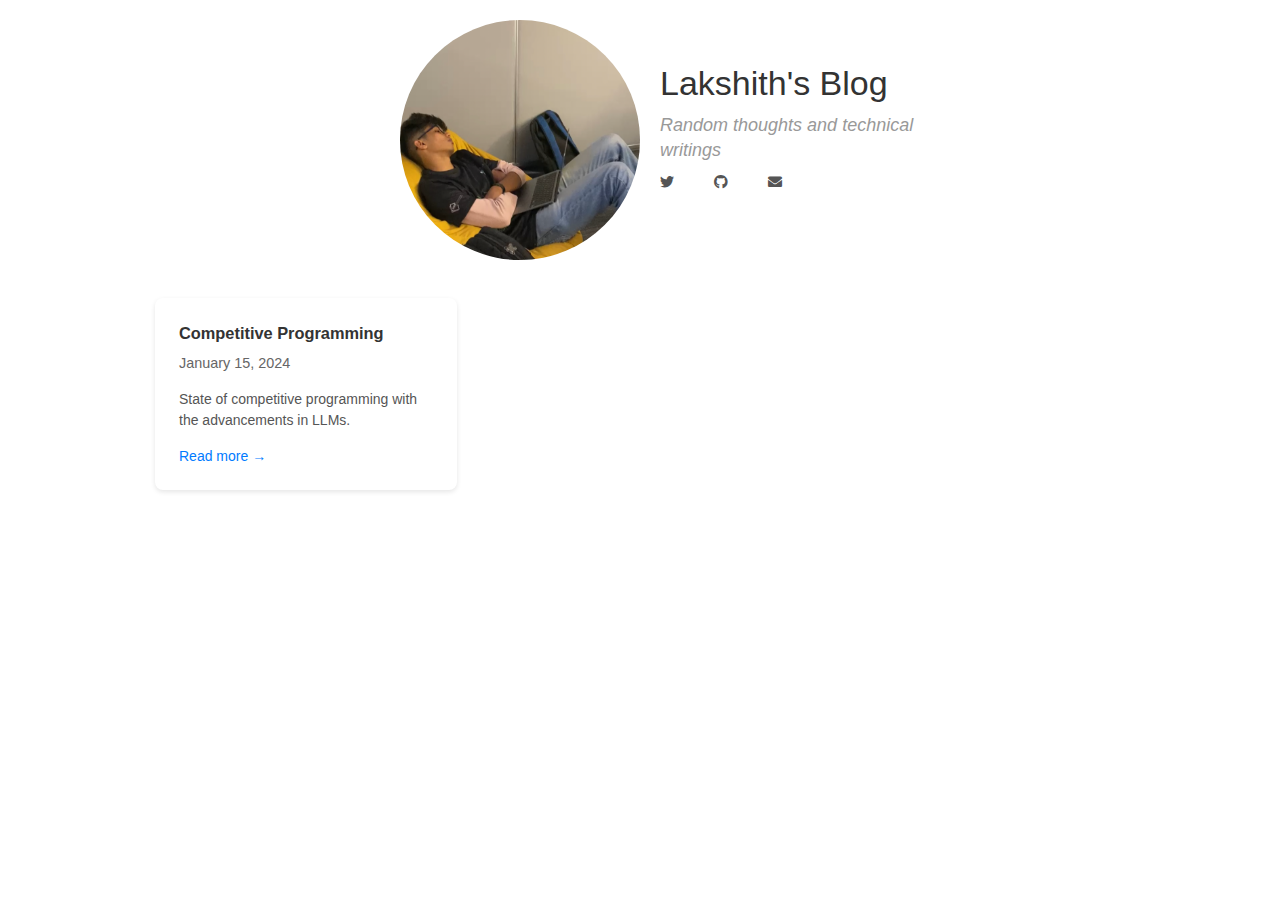
==== blog/index.html @ 2759fb8e "heh heh heh lots of shit" ====
<!DOCTYPE html>
<html lang="en">
    <head>
        <meta charset="UTF-8" />
        <meta name="viewport" content="width=device-width, initial-scale=1.0" />
        <title>Lakshith Nishshanke's Blog</title>
        <link rel="stylesheet" href="../styles.css" />
        <link
            rel="stylesheet"
            href="https://cdnjs.cloudflare.com/ajax/libs/font-awesome/5.15.3/css/all.min.css"
        />
        <link rel="icon" href="../dp.png" type="image/png" />
        <style>
            .blog-grid {
                display: grid;
                grid-template-columns: repeat(auto-fill, minmax(300px, 1fr));
                gap: 2rem;
                margin-top: 2rem;
            }

            .blog-card {
                background: #fff;
                border-radius: 8px;
                overflow: hidden;
                box-shadow: 0 2px 5px rgba(0, 0, 0, 0.1);
                transition: transform 0.2s ease;
            }

            .blog-card:hover {
                transform: translateY(-5px);
            }

            .blog-card .preview {
                padding: 1.5rem;
            }

            .blog-card h3 {
                margin: 0 0 0.5rem 0;
                color: #333;
            }

            .blog-card .date {
                color: #666;
                font-size: 0.9rem;
                margin-bottom: 1rem;
            }

            .blog-card p {
                color: #555;
                margin: 0;
                line-height: 1.5;
            }

            .blog-card a {
                text-decoration: none;
                color: inherit;
            }

            .blog-card .read-more {
                display: inline-block;
                margin-top: 1rem;
                color: #007bff;
                font-weight: 500;
            }
        </style>
    </head>
    <body>
        <div id="dhead" class="container">
            <div class="row">
                <div id="dpic">
                    <img src="../dp.png" class="ppic" />
                </div>
                <div id="ddesc">
                    <h1>Lakshith's Blog</h1>
                    <h2>Random thoughts and technical writings</h2>
                    <div id="dico">
                        <a href="https://x.com/luck_not_shit"
                            ><i class="fab fa-twitter iico"></i>
                        </a>
                        <a href="https://github.com/lakshith-403"
                            ><i class="fab fa-github iico"></i>
                        </a>
                        <a href="mailto:lakshith.k.nishshanke@gmail.com"
                            ><i class="fas fa-envelope iico" id="iemail"></i>
                        </a>
                    </div>
                </div>
            </div>
        </div>

        <div class="container">
            <div class="blog-grid">
                <div class="blog-card">
                    <a href="cp.html">
                        <div class="preview">
                            <h3>Competitive Programming</h3>
                            <div class="date">January 15, 2024</div>
                            <p>
                                State of competitive programming with the
                                advancements in LLMs.
                            </p>
                            <span class="read-more">Read more →</span>
                        </div>
                    </a>
                </div>
            </div>
        </div>
    </body>
</html>
---- styles.css ----
body {
    margin: 0;
    padding: 0;
    background-color: white;
    font-family: sans-serif;
    font-size: 14px;
    line-height: 1.4;
    color: #333;
}

/* Layout */
.container {
    margin-left: auto;
    margin-right: auto;
    padding-left: 15px;
    padding-right: 15px;
    margin-bottom: 40px;
}
@media (min-width: 992px) {
    .container {
        width: 970px;
    }
}
.row {
    display: grid;
    grid-template-columns: repeat(12, 1fr);
}

/* Props */
#dhead {
    margin-top: 20px;
    margin-bottom: 20px;
}
#dpic {
    grid-column: span 6;
    text-align: right;
}
#ddesc {
    padding-top: 40px;
    padding-left: 20px;
    grid-column: span 6;
}
@media (max-width: 991px) {
    #dpic {
        grid-column: span 12;
        text-align: center;
    }
    #ddesc {
        grid-column: span 12;
        padding-top: 20px;
        text-align: center;
    }
}
h1 {
    font-size: 34px;
    font-weight: normal;
    padding: 0;
    margin: 0;
}
h2 {
    font-weight: normal;
    font-style: italic;
    color: #999;
    font-size: 18px;
    padding: 0;
    margin: 5px 0 10px 0;
}
@media (min-width: 992px) {
    h2 {
        max-width: 300px;
    }
}
#dpic img {
    width: 240px;
    height: 240px;
    border-radius: 120px;
}
.iico {
    width: 50px;
    height: 50px;
    color: #555;
}

#dico a {
    text-decoration: none;
}

#demail {
    margin-top: 10px;
    color: #555;
    opacity: 0;
    transition: opacity 0.7s;
}
hr {
    height: 1px;
    background-image: -webkit-linear-gradient(
        left,
        rgba(0, 0, 0, 0),
        rgba(0, 0, 0, 0.75),
        rgba(0, 0, 0, 0)
    );
    background-image: -moz-linear-gradient(
        left,
        rgba(0, 0, 0, 0),
        rgba(0, 0, 0, 0.75),
        rgba(0, 0, 0, 0)
    );
    background-image: -ms-linear-gradient(
        left,
        rgba(0, 0, 0, 0),
        rgba(0, 0, 0, 0.75),
        rgba(0, 0, 0, 0)
    );
    background-image: -o-linear-gradient(
        left,
        rgba(0, 0, 0, 0),
        rgba(0, 0, 0, 0.75),
        rgba(0, 0, 0, 0)
    );
    padding: 0;
    margin: 20px 0px 20px 0px;
    border: 0;
}
.ico {
    grid-column: span 1;
    vertical-align: top;
    border-left: 2px solid #cfcfcf;
    position: relative;
}
.ico i {
    border-radius: 5px;
    width: 100%;
    max-width: 80px;
    margin-left: 10px;
}
.desc {
    grid-column: span 10;
    vertical-align: top;
    padding-left: 20px;
    padding-bottom: 20px;
}
.entry {
}
.entry-dot {
    position: absolute;
    top: 0px;
    left: -8px;
    width: 10px;
    height: 10px;
    border-radius: 7px;
    background-color: #cfcfcf;
    border: 2px solid white;
}
.timespan {
    min-width: 53px;
    grid-column: span 1;
    font-size: 14px;
    text-align: right;
    padding-right: 5px;
    color: #bbb;
}
.hassets {
    position: relative;
}
@media (max-width: 991px) {
    .hassets {
        display: none;
    }
}
.hasset {
    position: absolute;
    margin: 0;
    padding: 0;
}
.ctitle {
    font-size: 36px;
    margin-bottom: 20px;
    margin-top: 40px;
}
#featured-talks .row {
    grid-column-gap: 10px;
    grid-row-gap: 10px;
    padding-bottom: 30px;
}
.card {
    grid-column: span 3;
    vertical-align: top;
    background-color: #eee;
    border: 1px solid #ddd;
    border-radius: 3px;
    padding: 5px;
    background-color: white;
    padding-bottom: 10px;
}
@media (max-width: 991px) {
    .card {
        grid-column: span 6;
    }
    #featured-talks .row {
        grid-column-gap: 5px;
        grid-row-gap: 5px;
    }
}
.card img {
    border-radius: 5px;
    width: 100%;
}
.cdesc {
    height: 30px;
    vertical-align: top;
    margin-bottom: 10px;
    font-size: 15px;
}
@media (max-width: 768px) {
    .cdesc {
        font-size: 14px;
        padding-bottom: 10px;
    }
}
#pet-projects .row {
    grid-column-gap: 10px;
    grid-row-gap: 10px;
}
.project {
    margin-bottom: 10px;
    padding-bottom: 10px;
    border-bottom: 1px solid #eee;
}
.pico {
    float: left;
    margin-right: 10px;
}
.pdesc {
}
.pend {
    clear: both;
}
.pico img {
    height: 80px;
    border-radius: 5px;
    border: 1px solid #999;
}
.pub {
    font-size: 14px;
    border-left: 4px solid #aaa;
    padding: 2px 0px 2px 10px;
    margin-bottom: 10px;
}
.pub-title {
    display: inline;
    color: #333;
}
.pub-venue {
    display: inline;
    color: #090;
}
.pub-authors {
    display: block;
    color: #900;
}
.tul {
    text-align: center;
    padding: 0;
}
.til {
    display: inline-block;
    padding: 3px 15px 3px 15px;
    margin-bottom: 5px;
}
.tilb {
    border-right: 1px solid #ccc;
}
.nodot {
    list-style-type: none;
    padding-left: 0;
}

.achievements-grid {
    display: grid;
    grid-template-columns: repeat(auto-fill, minmax(250px, 1fr));
    gap: 20px;
    margin-top: 20px;
}

.achievement-card {
    background-color: #f9f9f9;
    border: 1px solid #ddd;
    border-radius: 5px;
    padding: 15px;
    box-shadow: 0 2px 5px rgba(0, 0, 0, 0.1);
}

.achievement-card h3 {
    margin-bottom: 10px;
    font-size: 1.2rem;
}

.achievement-card ul {
    list-style-type: none;
    padding-left: 0;
}

.achievement-card ul li {
    margin-bottom: 5px;
}

#achievements h2 {
    font-size: 28px;
    font-weight: bold;
    color: #333;
    margin-bottom: 20px;
    text-align: center;
    text-transform: uppercase;
    border-bottom: 2px solid #ddd;
    padding-bottom: 10px;
}

.achievements-list {
    margin-top: 20px;
}

.achievement-item {
    margin-bottom: 20px;
    background-color: #f0f0f0;
    border-radius: 5px;
}

.achievement-item h3 {
    margin-bottom: 10px;
}

.achievement-item ul {
    list-style-type: disc;
    padding-left: 20px;
}

.achievement-item ul li {
    margin-bottom: 5px;
}

.content {
    display: none; /* Hide content by default */
    padding: 10px; /* Padding for the content */
    background-color: #f0f0f0; /* Light background for content */
    border-radius: 5px; /* Rounded corners */
    margin-top: 10px; /* Space above the content */
}
.collapsible {
    display: flex; /* Use flexbox for alignment */
    justify-content: space-between; /* Space between text and icon */
    align-items: center; /* Center vertically */
    cursor: pointer; /* Change cursor to pointer for collapsible headers */
    color: #555657; /* Change color to indicate clickable */
    transition: color 0.3s; /* Smooth color transition */
    padding: 10px; /* Add padding for better click area */
    background-color: #f0f0f0; /* Light background for the header */
    border-radius: 5px; /* Rounded corners */
    margin-bottom: 10px; /* Space between items */
}
.collapsible:hover {
    color: #000000; /* Darker color on hover */
}

.chevron {
    margin-left: auto; /* Push the icon to the far right */
    transition: transform 0.3s; /* Smooth transition for rotation */
}

#talks {
    margin-top: 40px; /* Space above the section */
}

#talks h2 {
    font-size: 28px; /* Title size */
    font-weight: bold; /* Bold title */
    color: #333; /* Title color */
    margin-bottom: 20px; /* Space below the title */
    text-align: center; /* Center the title */
    text-transform: uppercase; /* Uppercase title */
}

.talks-grid {
    display: grid; /* Use grid layout */
    grid-template-columns: repeat(
        auto-fill,
        minmax(200px, 1fr)
    ); /* Responsive columns */
    gap: 20px; /* Space between items */
    margin-top: 20px; /* Space above the grid */
}

.talk-item {
    background-color: #f9f9f9; /* Light background for each item */
    border: 1px solid #ddd; /* Border around each item */
    border-radius: 5px; /* Rounded corners */
    padding: 10px; /* Padding inside each item */
    text-align: center; /* Center text */
}

.talk-item img {
    width: 100%; /* Make image responsive */
    height: auto; /* Maintain aspect ratio */
    border-radius: 5px; /* Rounded corners for images */
    margin-bottom: 10px; /* Space below the image */
}

.talk-item h3 {
    font-size: 18px; /* Title size */
    margin: 10px 0; /* Space above and below the title */
}

.talk-item p {
    font-size: 14px; /* Description size */
    color: #555; /* Description color */
}

#history h2 {
    font-size: 28px;
    font-weight: bold;
    color: #333;
    margin-bottom: 20px;
    text-align: center;
    text-transform: uppercase;
    border-bottom: 2px solid #ddd;
    padding-bottom: 10px;
}
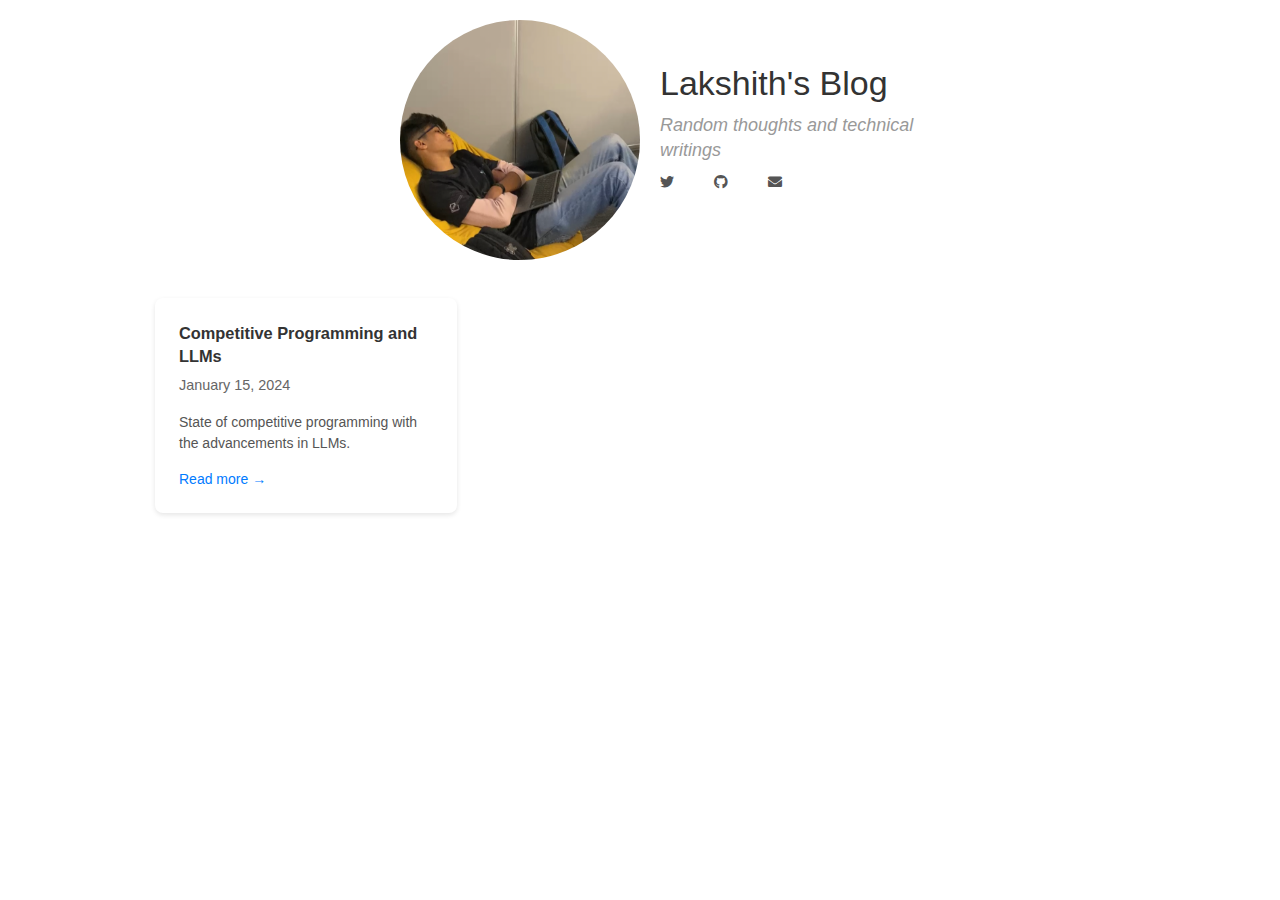
==== commit a97f7dd6: "write the cp blog" ====
--- a/blog/index.html
+++ b/blog/index.html
@@ -93,7 +93,7 @@
                 <div class="blog-card">
                     <a href="cp.html">
                         <div class="preview">
-                            <h3>Competitive Programming</h3>
+                            <h3>Competitive Programming and LLMs</h3>
                             <div class="date">January 15, 2024</div>
                             <p>
                                 State of competitive programming with the
